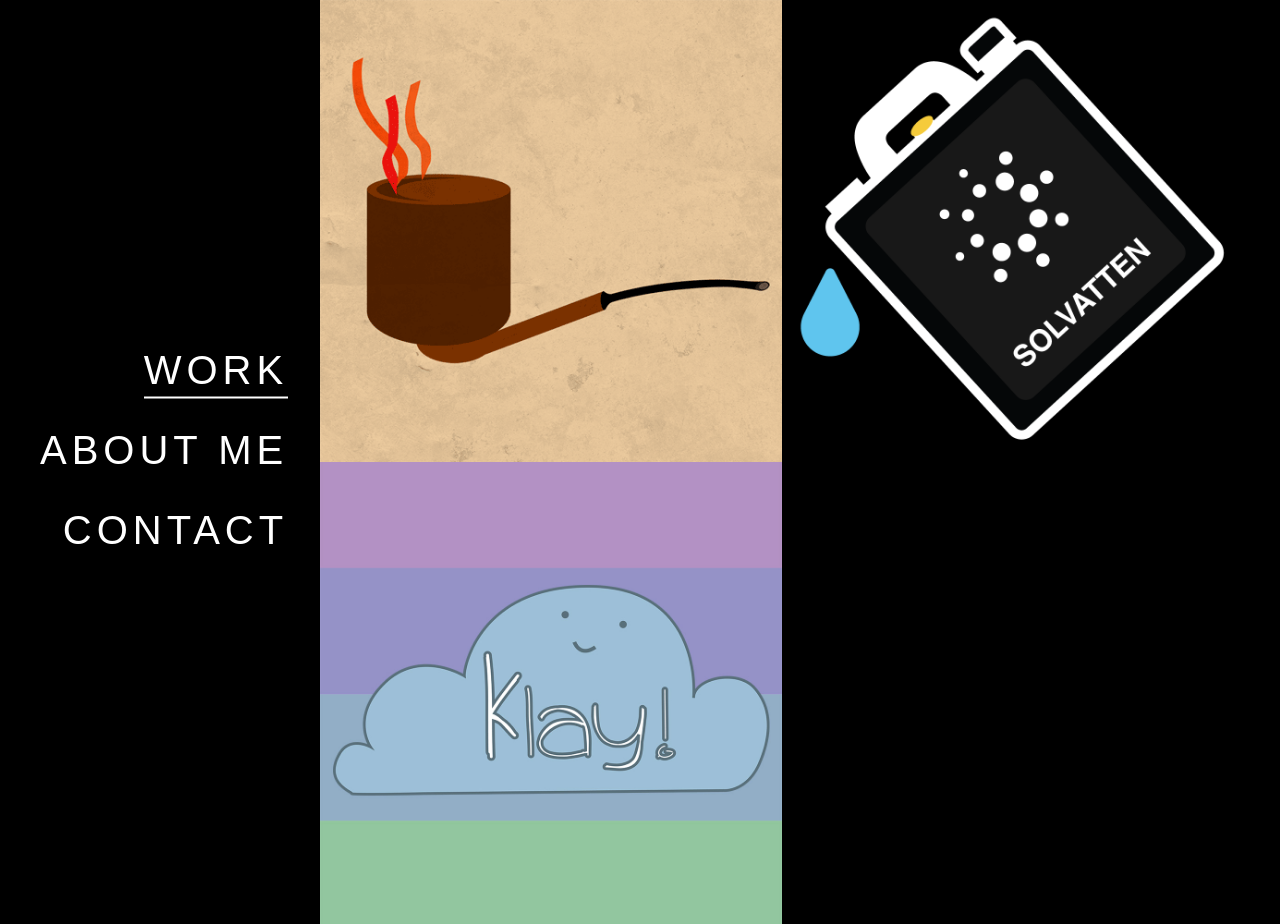
==== index.html @ e062b370 "Initial commit, hela portfoliot v1.0" ====
<!DOCTYPE html>
<html lang="en">
<head>
	<title>Sarah Freilich</title>
	<meta charset="utf-8">
	<meta name="author" content="Sarah Freilich">
	<meta name="description" content="Portfolio"/>
	<meta name="viewport" content="width=device-width, initial-scale=1.0, minimum-scale=1.0" />
	<link rel="stylesheet" type="text/css" href="css/style.css">
    <script type="text/javascript" src="js/jquery.js"></script>
    <script type="text/javascript" src="js/main.js"></script>

	<link href='https://fonts.googleapis.com/css?family=Muli:400,300,400italic,300italic|Candal|Rubik+Mono+One' rel='stylesheet' type='text/css'>
	<link rel="shortcut icon" href="../img/favicon.ico">

</head>
<body>


<!-- HEADER START -->
	<header>
		<div id="menu_icon"></div>
		<div id="innerHeader">
			<nav>
				<ul>
					<li><a href="index.html" class="selected">Work</a></li>
					<li><a href="about/index.html">About me</a></li>
					<li><a href="contact/index.html">Contact</a></li>
				</ul>
			</nav>
		</div>
	</header>
<!-- HEADER END -->


	<section class="wrapper">
		<section class="main clearfix">

		<div class="work">
			<a href="peripipe/index.html">
				<img src="img/front/pipeIcon.png" class="media" alt=""/>
				<div class="caption">
					<div class="work_title">
						<h1>The peripipe</h1>
					</div>
				</div>
			</a>
		</div>

<!-- SOLVATTEN START -->
		<div class="work">
			<a href="solvatten/index.html">
				<img src="img/front/solvatten.png" class="media" alt=""/>
				<div class="caption">
					<div class="work_title">
						<h1>SOLVATTEN</h1>
					</div>
				</div>
			</a>
		</div>
<!-- SOLVATTEN END -->

		<div class="work">
			<a href="klay/index.html">
				<img src="img/front/klayIcon.png" class="media" alt=""/>
				<div class="caption">
					<div class="work_title">
						<h1>Klay</h1>
					</div>
				</div>
			</a>
		</div>

		<div class="work">
			<a href="sealfie/index.html">
				<img src="img/front/sealfieIcon.png" class="media" alt=""/>
				<div class="caption">
					<div class="work_title">
						<h1>SEALFIE</h1>
					</div>
				</div>
			</a>
		</div>
<!--
		<div class="work">
			<a href="inner.html">
				<img src="img/ex.png" class="media" alt=""/>
				<div class="caption">
					<div class="work_title">
						<h1>culpa qui officia deserunt mollit</h1>
					</div>
				</div>
			</a>
		</div>

		<div class="work">
			<a href="inner.html">
				<img src="img/ex.png" class="media" alt=""/>
				<div class="caption">
					<div class="work_title">
						<h1>culpa qui officia deserunt mollit</h1>
					</div>
				</div>
			</a>
		</div> -->

</senction>
	</section><!-- end main -->
	
</body>
</html>
---- css/style.css ----
/*
    

    font-family: 'Muli', sans-serif;            for text
    font-family: 'Candal', sans-serif;          head
    font-family: 'Rubik Mono One', sans-serif;  only caps

font-family: "Reader Bold", Arial, 'Helvetica Neue', Helvetica, sans-serif;
    font-family: Questrial!important;
  


      font-family: "Raleway", "Helvetica Neue", "Helvetica", Helvetica, Arial, sans-serif;
    -webkit-font-smoothing: antialiased;
    font-weight: 400;
    text-transform: uppercase;
    
*/



/*  FONTS  */

/*  REGULAR  */
@font-face {
    font-family: 'raleway-regular';
    src: url('../fonts/raleway-regular.eot');
    src: url('../fonts/raleway-regular.eot?#iefix') format('embedded-opentype'),
         url('../fonts/raleway-regular.woff') format('woff'),
         url('../fonts/raleway-regular.ttf') format('truetype'),
         url('../fonts/raleway-regular.svg#ralewayregular') format('svg');
    font-weight: normal;
    font-style: normal;

}

/*  BOLD  */
@font-face {
    font-family: 'raleway-bold';
    src: url('../fonts/raleway-bold.eot');
    src: url('../fonts/raleway-bold.eot?#iefix') format('embedded-opentype'),
         url('../fonts/raleway-bold.woff') format('woff'),
         url('../fonts/raleway-bold.ttf') format('truetype'),
         url('../fonts/raleway-bold.svg#ralewaybold') format('svg');
    font-weight: normal;
    font-style: normal;

}

/*  SEMIBOLD  */
@font-face {
    font-family: 'raleway-semibold';
    src: url('../fonts/raleway-semibold.eot');
    src: url('../fonts/raleway-semibold.eot?#iefix') format('embedded-opentype'),
         url('../fonts/raleway-semibold.woff') format('woff'),
         url('../fonts/raleway-semibold.ttf') format('truetype'),
         url('../fonts/raleway-semibold.svg#ralewaysemibold') format('svg');
    font-weight: normal;
    font-style: normal;

}



/*  BODY */
body{
    background: #000000;
    max-width: 1920px;
    margin: auto;

  
}
.wrapper{
    width: 86,979167%;  /*92.72727272727273*/
    margin: 0 auto;
    background-color: #000000;
}

header ul.social li a,
.main .work a .caption,
header nav ul li a {
    transition: all .1s linear;
    -webkit-transition: all .1s linear;
    -moz-transition: all .1s linear;
    -o-transition: all .1s linear;
}

h1 { /* h2, h3, h4, h5 ,h6 */
    color: #000000;
    font-family: "raleway-regular", arial;
    letter-spacing: 3px;
    text-transform: uppercase;
}

h1              { font-size: 3em; margin: .67em 0 }
h2              { font-size: 2em; margin: .75em 0 }
h3              { font-size: 1.17em; margin: .83em 0 }
h5              { font-size: .83em; margin: 1.5em 0 }
h6              { font-size: .75em; margin: 1.67em 0 }
h1, h2, h3, h4,
h5, h6          { font-weight: bolder }

.clearfix:before,  
.clearfix:after {  
    content: " ";  
    display: table;  
}  
.clearfix:after {  
    clear: both;  
}  
 
.clearfix {  
    *zoom: 1;  
}





/*  NAVIGATION START  */
@media (min-width:1099px){
    
    header{
        display: block;
        position: fixed;
        top: 0;
        width: 250px;
        min-height: 100%;
        background: #000000; 
        z-index: 9999;
    }

    #innerHeader{
        text-align: right;

    /* VERTICAL ALIGN */
        position: fixed;
        top: 50%;
        transform: translateY(-50%);
        float: left;
    }

    header nav ul{
        display: block;
        overflow: hidden;
        list-style: none;
    }

    header nav ul li{
        display: block;
        margin-bottom: 35px;
        margin-top: 35px;
    }

    header nav ul li a{
        color: #ffffff;
        font-family: 'raleway', "Helvetica", sans-serif;
        font-size: 40px;
        text-transform: uppercase;
        text-decoration: none;
        letter-spacing: 5px;
        font-weight: 500;

    }

/* HOVER UNDERLINE */
    header nav ul li a:hover,
    header nav ul li a.selected{
        border-bottom-width: 2px;
        border-bottom-style: solid;
        padding-bottom: 5px;
    }

/* NAVIGATION END */

#menu_icon,
.close_menu{
    display: none;
    }

}

#menu_icon,
.close_menu{
    float: center;
    margin-right: 40px;
    width: 40px;
    height: 40px;
    cursor: pointer;
    background: url('../img/men_icons.png') no-repeat;
}

#menu_icon{    
    background-position: 0 0;
}
.close_menu{
    background-position: -41px 0!important;
}






/*  START MAIN  */
.main{
    width: 100%;
    height: 100%;
    padding-left: 320px;
    -moz-box-sizing: border-box;
    -webkit-box-sizing: border-box;
    box-sizing: border-box;
    position: relative;
    z-index: 55;
    background: #000000;
    clear: both;
}
/* END MAIN */






/*  START MAIN PAGE PORTFOLIO  */
.title {
    margin-top: 50px;
    margin-bottom: 50px;

    /*border-bottom: 1px solid #ffffff;
    padding-bottom: 5px; fixa sen kaske?? */
}

.main .work{
    display: block;
    width: 48.133333%;
    height: auto;
    float: left;
    position: relative;
    overflow: hidden;
}

.main .work .media{
    width: 100%;
    vertical-align: middle;
}

.main .work .caption{
    position: absolute;
    display: block;
    width: 100%;
    height: 100%;
    top: 0; 
    left: 0;
    background: #000000;
    opacity: 0;
}


.main .work a:hover .caption{
    opacity: 1;
}


.work .caption .work_title{
    display: block;
    width: 100%;
    position: absolute;
    text-align: center;
    top: 50%;
    margin-top: -40px;
}

.main .work .caption h1{
    position: relative;
    display: inline-block;
    max-width: 90%;
    padding: 20px 0;
    z-index: 77;
    color: #ffffff;
    font-family: 'raleway', "Helvetica", sans-serif;
    font-size: 25px;
    letter-spacing: 2px;
    border-bottom: 1px solid #ffffff;
    padding-bottom: 5px;

}
/* END MAIN PAGE PORTFOLIO */


/* --------------------------------------------------- */
/* START CONTENT */

h1 {
    color: #ffffff;
    font-family: 'raleway', "Helvetica", sans-serif;
    font-size: 100px;
    margin: 100px 0 10px 0;
    letter-spacing: 10px;
}

img {
    width: 100%;
}

#contentImg {
    padding-bottom: 50px;
}

.content{
    font-family: 'raleway', "Helvetica", sans-serif;
    width: 100%;
    background: #000000;
    padding-right: 40px;

    -webkit-box-sizing: border-box;
    -moz-box-sizing: border-box;
    -ms-box-sizing: border-box;
    box-sizing: border-box;
}

.content h1,
.content h2,
.content h3,
.content h4,
.content h5,
.content h6{
    color: #ffffff;
    font-family: 'raleway-semi', "Helvetica", sans-serif;
}

.contentImg {
    padding: 25px 0 25px 0;
}

.content p{
    color: #ffffff;
    font-family: 'raleway', "Helvetica", sans-serif;
    font-size: 17px;
    line-height: 24px;
    margin-bottom: 0px;
    letter-spacing: 1px;
}

.text {
    margin: 50px 150px 50px 150px;
}

.text2 {
    margin: -50px 150px 50px 150px;
}

.content h2 {
    line-height: 32px;
}

.text h4 {
    margin-bottom: -15px;

}


/* END CONTENT */
/* --------------------------------------------------- */




/* --------------------------------------------------- */
/* PORTFOLIO START */


/* --------------------------------------------------- */
/* SOLVATTEN START */
#solvatten-phone{
    position: relative;
      
}

#solvatten-phone > div {
    position: absolute;
    left: 0;
    bottom:0;
    right:0;
    top: 19.606088%;
}

#solvatten-phone iframe {
    display: block;
    margin: auto;
    width: 24.017857142857%;
    height: 75.402685%;
}

/*#picframe {
    border:1px solid #ffffff;
}
/* SOLVATTEN END */
/* --------------------------------------------------- */

/* END PORTFOLIO */
/* --------------------------------------------------- */





/* --------------------------------------------------- */
/* CONTACT START */
#contact {
    background-color: #000000;
    white-space: nowrap;
    position: fixed;
    top: 50%;
    left: 65%;
    transform: translateY(-50%) translateX(-50%);
}



#contact h1 {
    color: #ffffff;
    font-size: 80px;
    margin: 0 0 50px 0;
    text-align: left;
    font-family: 'raleway-bold', "Helvetica", sans-serif;
    letter-spacing: 10px;
    line-height: 80px;

}

#contact h2 {
    color: #ffffff;
    text-align: left;
    font-size: 42.6px;
    font-family: 'raleway-semibold', "Helvetica", sans-serif;
    letter-spacing: 5px;
    margin-bottom: 50px;
    line-height: 42.6px;
}

#contact h3 {
    color: #ffffff;
    text-align: left;
    font-size: 70px;
    font-family: 'raleway-semibold', "Helvetica", sans-serif;
    letter-spacing: 5px;
    margin-bottom: 50px;
    line-height: 42.6px;
}

#contact ul {
    margin: 0 0 0 0;
    padding: 0 0 0 0;
}

#contact ul li {
        display: inline;
        margin: 0 50px 0 0;

}

#contact a:hover {
    border-bottom-width: 2px;
    border-bottom-style: solid;
    padding-bottom: 5px;
    color: #ffffff;
}

#contact a {
    color: #ffffff;
    text-decoration: none;
}

#contact ul li a img{
        width: 89.9px;
}

/* CONTACT END */

/* ABOUT START */

#aboutdiv {
    margin-bottom: 60px;
}

.Abouttext {
    margin: 10px 150px 10px 150px;
}

.Abouttext a {
    color: #ffffff;
    text-decoration: none;
}

.Abouttext a:hover {
    border-bottom-width: 2px;
    border-bottom-style: solid;
    padding-bottom: 5px;
    color: #ffffff;
}

/* ABOUT END */

/*  Tooltip  */
.tooltip{
    display: block;
    padding: 7px 10px;
    background: #454545;
    color: #fff;
    font-family: "raleway-regular", arial;
    font-size: 12px;
    position: absolute;
    white-space: nowrap;
    z-index: 999;
    opacity: 0;
    text-align: center;
    letter-spacing: .5px;

}

.tooltip:after{
    content: '';
    width: 0px;
    height: 0px;
    border-style: solid;
    border-width: 3px 3px 0 3px;
    border-color: #454545 transparent transparent transparent;
    display: block;
    text-align: center;
    position: absolute;
    bottom: -3px;
    left: 50%;
    margin-left: -3px;
}







/*  RESPONSIVE CODE START  */
@media (max-width:1099px){

    header{
        display: block;
        width: 100%;
        min-height: 100px;
        padding: 0;
        position: relative;
    }

    header #menu_icon,
    header .close_menu{
        float: right;
        margin: 30px 30px 0 0;
    }
    
    header nav{
        width: 100%;
        position: absolute;
        top: 55px;
        left: 0;
        z-index: 9999;
    }

    header nav ul{
        list-style: none;
        display: none;
        position: relative;
    }
    header nav ul li a{
        display: block;
        width: 100%;
        padding: 30px 0;
        text-align: center;
        color: #ffffff;
        font-family: "raleway-regular", arial;
        font-size: 14px;
        text-decoration: none;
        border-bottom: 1px solid #f7f5f5;
        background: #000000;
        text-transform: uppercase;
    }
    /*header nav ul li a:active{
        background: #f7f5f5;
    }*/
    #menu_icon,
    .close_menu,
    .show_menu{
        display: block;
        padding-left: 0px;
    }
    .show_menu{
        display: block;
    }

    .main .work{
        width: 50%;
    }
    .main{
        width: 100%;
        position: relative;
        padding-left: 0;
    }
    #map{
        margin: 0!important;
    }

    /* CONTACT */
    #contact {
    left: 50%;
    }

    #contact h1 {
        font-size: 35px;
        line-height: 35px;
    }

    #contact h2 {
        font-size: 17.6px;
        line-height: 17.6px;
    }

    #contact h3 {
        font-size: 31.6px;
        line-height: 31.6px;
    }

    #contact ul li {
        display: inline;
        margin: 0 20px 0 0;
    }

    #contact ul li a img{
        width: 49.9px;
    }

    .content {
    padding-right: 0px;        
    }

    .text {
    margin: 10px 30px 10px 30px;
    }

    .text2 {
    margin: 10px 30px 10px 30px;
}

    .Abouttext {
    margin: 10px 30px 10px 30px;
    }



}

@media (max-width:550px){
     .main .work{
        width: 100%;
    }

    h1 {
    color: #ffffff;
    font-size: 40px;
    margin: 0 0 50px 0;
    text-align: left;
    font-family: 'raleway-bold', "Helvetica", sans-serif;
    letter-spacing: 4px;
    line-height: 80px;
    }

    h2 {
    font-size: 25px;
    line-height: 25px;
    margin: 10px;
    }

    .title {
    margin-top: 0px;
    margin-bottom: 10px;
}

    .text {
    margin: 10px 10px 10px 10px;      
    }

    .Abouttext {
    margin: 10px 10px 10px 10px;
    }

    #contentImg {
        padding-bottom: 10px;
    }

}
/* RESPONSIVE CODE END */

/* RESPONSIE VIDEO START */
.responsive-video {
    position: relative;
    padding-bottom: 56.25%;
    padding-top: 60px; overflow: hidden;
}

.responsive-video iframe,
.responsive-video object,
.responsive-video embed {
position: absolute;
top: 0;
left: 0;
width: 100%;
height: 100%;
}
/* RESPONSIVE VIDEO END */
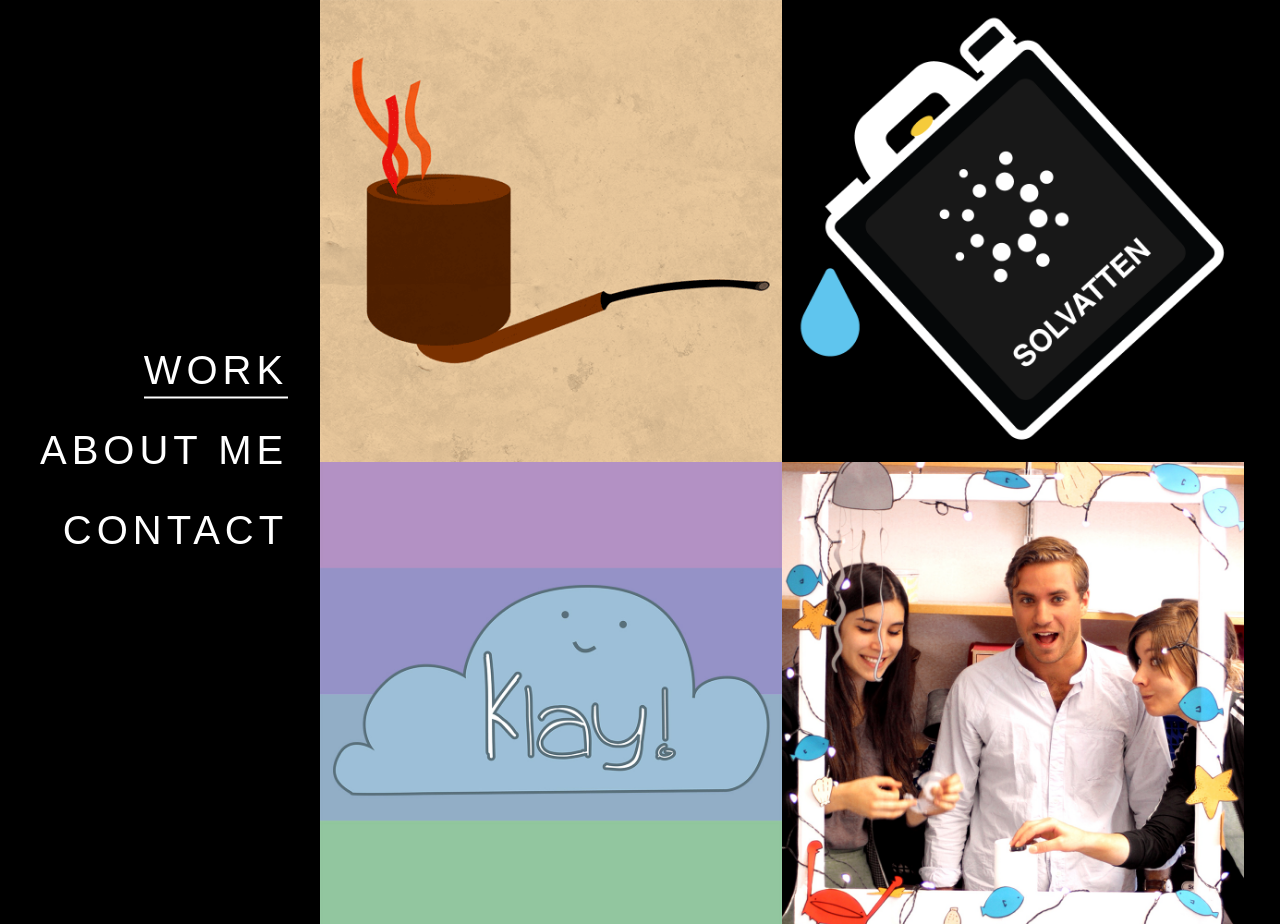
==== commit e2d6b7b4: "Removed index.html from link urls" ====
--- a/index.html
+++ b/index.html
@@ -24,8 +24,8 @@
 			<nav>
 				<ul>
 					<li><a href="index.html" class="selected">Work</a></li>
-					<li><a href="about/index.html">About me</a></li>
-					<li><a href="contact/index.html">Contact</a></li>
+					<li><a href="about/">About me</a></li>
+					<li><a href="contact/">Contact</a></li>
 				</ul>
 			</nav>
 		</div>
@@ -37,7 +37,7 @@
 		<section class="main clearfix">
 
 		<div class="work">
-			<a href="peripipe/index.html">
+			<a href="peripipe/">
 				<img src="img/front/pipeIcon.png" class="media" alt=""/>
 				<div class="caption">
 					<div class="work_title">
@@ -49,7 +49,7 @@
 
 <!-- SOLVATTEN START -->
 		<div class="work">
-			<a href="solvatten/index.html">
+			<a href="solvatten/">
 				<img src="img/front/solvatten.png" class="media" alt=""/>
 				<div class="caption">
 					<div class="work_title">
@@ -61,7 +61,7 @@
 <!-- SOLVATTEN END -->
 
 		<div class="work">
-			<a href="klay/index.html">
+			<a href="klay/">
 				<img src="img/front/klayIcon.png" class="media" alt=""/>
 				<div class="caption">
 					<div class="work_title">
@@ -72,7 +72,7 @@
 		</div>
 
 		<div class="work">
-			<a href="sealfie/index.html">
+			<a href="sealfie/">
 				<img src="img/front/sealfieIcon.png" class="media" alt=""/>
 				<div class="caption">
 					<div class="work_title">
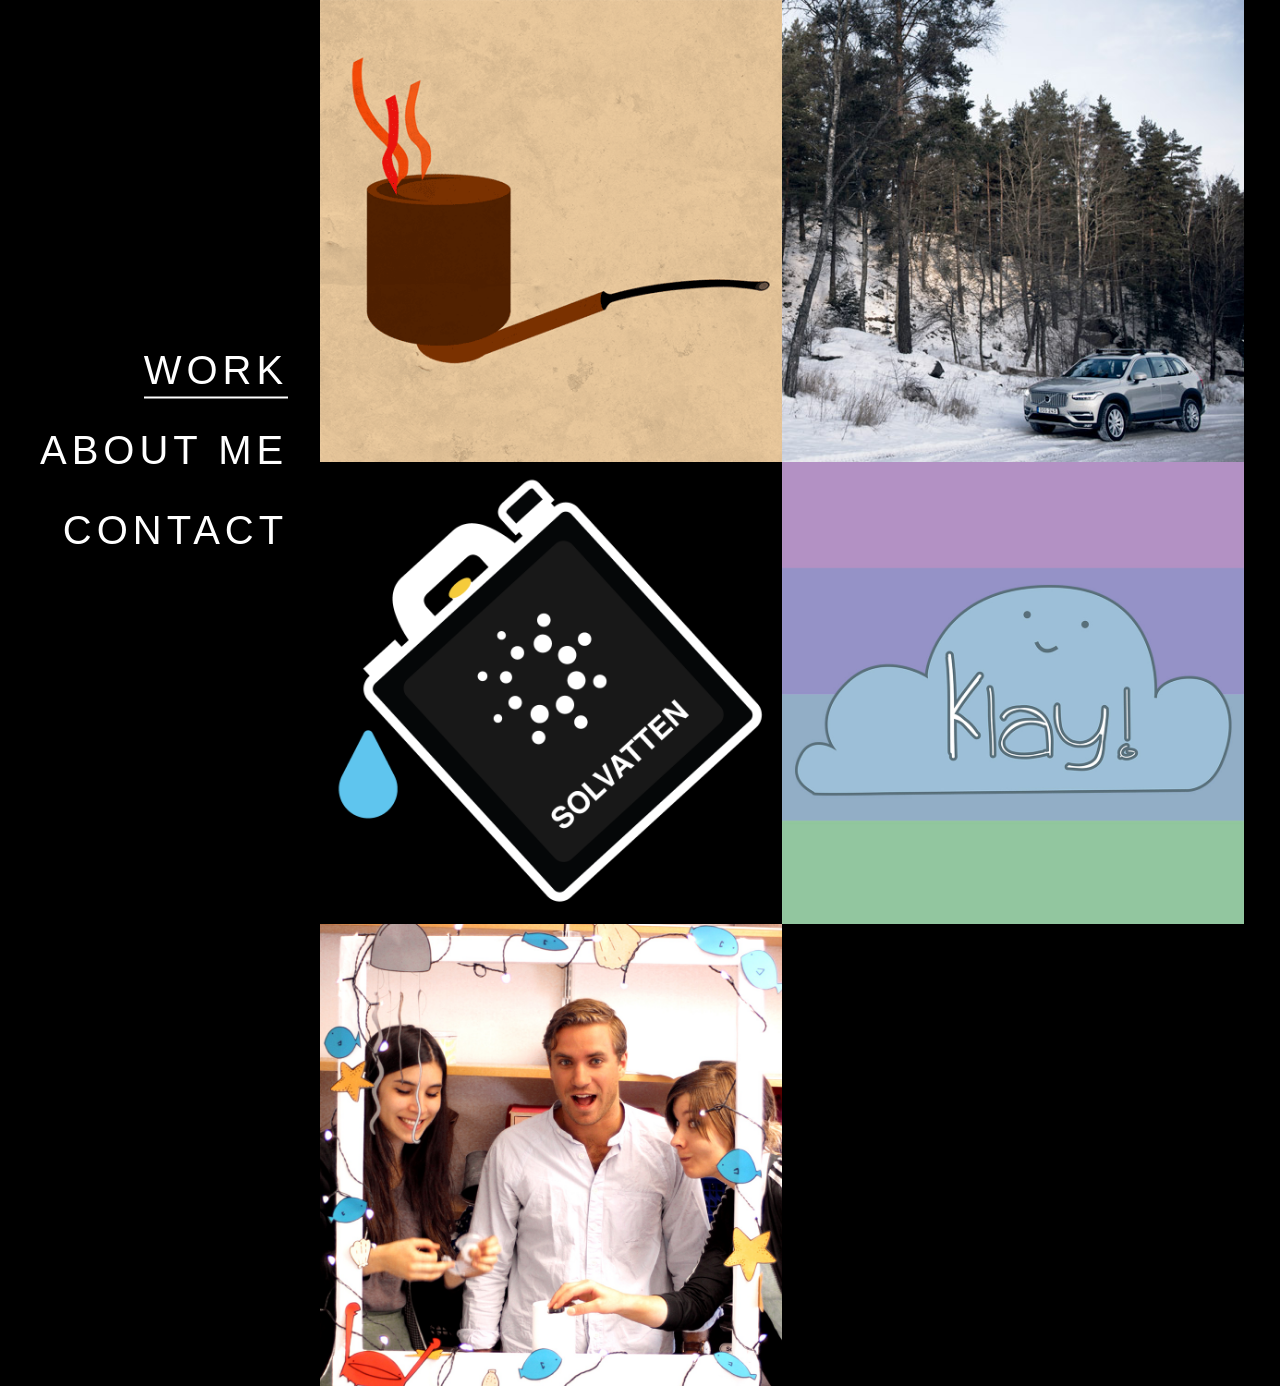
==== commit f7cac945: "added volvo" ====
--- a/index.html
+++ b/index.html
@@ -46,6 +46,20 @@
 				</div>
 			</a>
 		</div>
+
+
+<!-- VOLVO START -->
+		<div class="work">
+			<a href="volvo/">
+				<img src="img/front/volvoIcon.jpg" class="media" alt=""/>
+				<div class="caption">
+					<div class="work_title">
+						<h1>Air by Sweden</h1>
+					</div>
+				</div>
+			</a>
+		</div>
+<!-- VOLVO END -->
 
 <!-- SOLVATTEN START -->
 		<div class="work">
--- a/css/style.css
+++ b/css/style.css
@@ -62,6 +62,11 @@
 
 
 
+::selection{
+    background-color: white;
+    color: black;
+}
+
 /*  BODY */
 body{
     background: #000000;
@@ -74,6 +79,10 @@
     width: 86,979167%;  /*92.72727272727273*/
     margin: 0 auto;
     background-color: #000000;
+}
+
+.video {
+    width: 100%;
 }
 
 header ul.social li a,
@@ -159,7 +168,7 @@
         text-transform: uppercase;
         text-decoration: none;
         letter-spacing: 5px;
-        font-weight: 500;
+        font-weight: 100;
 
     }
 
@@ -297,6 +306,7 @@
     font-size: 100px;
     margin: 100px 0 10px 0;
     letter-spacing: 10px;
+    font-weight: 100;
 }
 
 img {
@@ -356,6 +366,8 @@
 
 .text h4 {
     margin-bottom: -15px;
+    font-family: 'raleway', "Helvetica", sans-serif;
+    font-size: 18px;
 
 }
 
@@ -534,6 +546,13 @@
     margin-left: -3px;
 }
 
+#solvatten-phone2 {
+    display: none;
+}
+
+    .solvattentext2 {
+        display: none;
+    }   
 
 
 
@@ -554,7 +573,7 @@
     header #menu_icon,
     header .close_menu{
         float: right;
-        margin: 30px 30px 0 0;
+        margin: 10px 10px 0 0;
     }
     
     header nav{
@@ -645,14 +664,25 @@
     margin: 10px 30px 10px 30px;
     }
 
-    .text2 {
-    margin: 10px 30px 10px 30px;
-}
-
     .Abouttext {
     margin: 10px 30px 10px 30px;
     }
 
+    #solvatten-phone {
+        display: none;
+    }
+
+    #solvatten-phone2 {
+        display: block;
+    }
+
+    .solvattentext1 {
+    display: none;
+    }
+
+    .solvattentext2 {
+    display: block;
+    }
 
 
 }
@@ -664,23 +694,24 @@
 
     h1 {
     color: #ffffff;
-    font-size: 40px;
+    font-size: 35px;
     margin: 0 0 50px 0;
     text-align: left;
     font-family: 'raleway-bold', "Helvetica", sans-serif;
     letter-spacing: 4px;
-    line-height: 80px;
+    line-height: 40px;
     }
 
     h2 {
     font-size: 25px;
     line-height: 25px;
-    margin: 10px;
+    margin-left: 10px;
     }
 
     .title {
-    margin-top: 0px;
+    margin-top: -30px;
     margin-bottom: 10px;
+    margin-left: 10px;
 }
 
     .text {
@@ -694,6 +725,72 @@
     #contentImg {
         padding-bottom: 10px;
     }
+
+    #contact {
+        position: relative;
+        top: 0;
+        left: 0%;
+        transform: none;
+        right: 0;
+        margin: 50px 10px 0 0;
+        }
+
+    #contact h1 {
+        font-size: 22px;
+        line-height: 0px;
+        letter-spacing: 8px;
+        text-align: right;
+        margin: 0 -10px 50px 0;
+    }
+
+    #contact h2 {
+        font-size: 14px;
+        line-height: 0;
+        margin: 0 -2px 30px 0;
+        text-align: right;
+        letter-spacing: 2px;
+    }
+
+    #contact h3 {
+        font-size: 17px;
+        line-height: 0;
+        text-align: right;
+        margin: 0 -5px 30px 0;
+    }
+
+    #contact ul {
+        display: inline;
+        margin: 0;
+        float: right;
+
+    }
+
+    #contact ul li {
+        display: inline;
+        margin: 0 0 0 10px;
+
+    }
+
+    #contact ul li a img{
+        width: 35px;
+    }
+
+    #solvatten-phone {
+        display: none;
+    }
+
+    #solvatten-phone2 {
+        display: block;
+    }
+
+    .solvattentext1 {
+    display: none;
+    }
+
+    .solvattentext2 {
+    display: block;
+    }
+
 
 }
 /* RESPONSIVE CODE END */
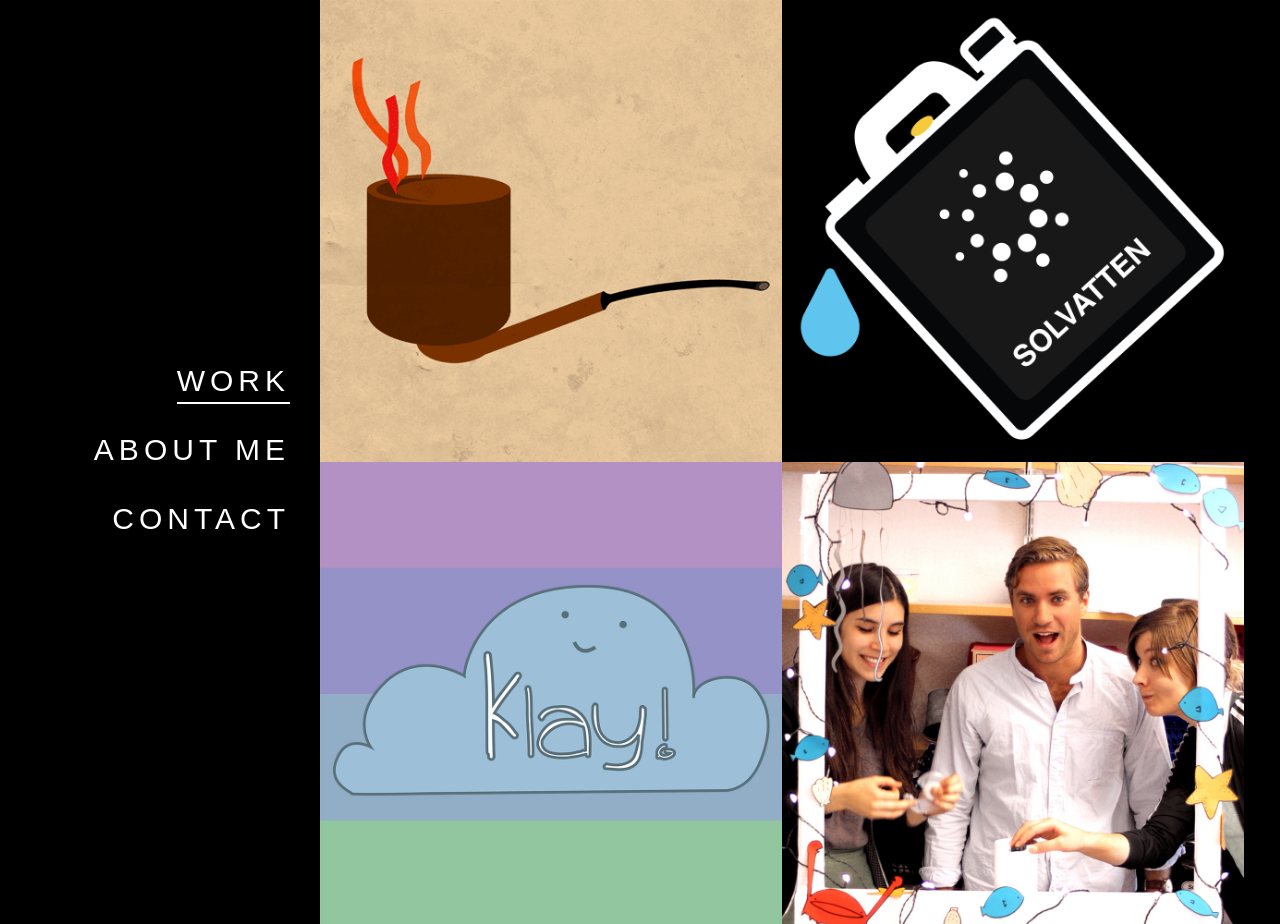
==== commit 7765699e: "changed the nav a little" ====
--- a/index.html
+++ b/index.html
@@ -24,8 +24,8 @@
 			<nav>
 				<ul>
 					<li><a href="index.html" class="selected">Work</a></li>
-					<li><a href="about/">About me</a></li>
-					<li><a href="contact/">Contact</a></li>
+					<li><a href="about/index.html">About me</a></li>
+					<li><a href="contact/index.html">Contact</a></li>
 				</ul>
 			</nav>
 		</div>
@@ -37,7 +37,7 @@
 		<section class="main clearfix">
 
 		<div class="work">
-			<a href="peripipe/">
+			<a href="peripipe/index.html">
 				<img src="img/front/pipeIcon.png" class="media" alt=""/>
 				<div class="caption">
 					<div class="work_title">
@@ -47,23 +47,9 @@
 			</a>
 		</div>
 
-
-<!-- VOLVO START -->
-		<div class="work">
-			<a href="volvo/">
-				<img src="img/front/volvoIcon.jpg" class="media" alt=""/>
-				<div class="caption">
-					<div class="work_title">
-						<h1>Air by Sweden</h1>
-					</div>
-				</div>
-			</a>
-		</div>
-<!-- VOLVO END -->
-
 <!-- SOLVATTEN START -->
 		<div class="work">
-			<a href="solvatten/">
+			<a href="solvatten/index.html">
 				<img src="img/front/solvatten.png" class="media" alt=""/>
 				<div class="caption">
 					<div class="work_title">
@@ -75,7 +61,7 @@
 <!-- SOLVATTEN END -->
 
 		<div class="work">
-			<a href="klay/">
+			<a href="klay/index.html">
 				<img src="img/front/klayIcon.png" class="media" alt=""/>
 				<div class="caption">
 					<div class="work_title">
@@ -86,7 +72,7 @@
 		</div>
 
 		<div class="work">
-			<a href="sealfie/">
+			<a href="sealfie/index.html">
 				<img src="img/front/sealfieIcon.png" class="media" alt=""/>
 				<div class="caption">
 					<div class="work_title">
--- a/css/style.css
+++ b/css/style.css
@@ -62,11 +62,6 @@
 
 
 
-::selection{
-    background-color: white;
-    color: black;
-}
-
 /*  BODY */
 body{
     background: #000000;
@@ -79,10 +74,6 @@
     width: 86,979167%;  /*92.72727272727273*/
     margin: 0 auto;
     background-color: #000000;
-}
-
-.video {
-    width: 100%;
 }
 
 header ul.social li a,
@@ -153,6 +144,7 @@
         display: block;
         overflow: hidden;
         list-style: none;
+        width: 250px;
     }
 
     header nav ul li{
@@ -164,11 +156,11 @@
     header nav ul li a{
         color: #ffffff;
         font-family: 'raleway', "Helvetica", sans-serif;
-        font-size: 40px;
+        font-size: 30px;
         text-transform: uppercase;
         text-decoration: none;
         letter-spacing: 5px;
-        font-weight: 100;
+        font-weight: 500;
 
     }
 
@@ -306,7 +298,6 @@
     font-size: 100px;
     margin: 100px 0 10px 0;
     letter-spacing: 10px;
-    font-weight: 100;
 }
 
 img {
@@ -366,8 +357,6 @@
 
 .text h4 {
     margin-bottom: -15px;
-    font-family: 'raleway', "Helvetica", sans-serif;
-    font-size: 18px;
 
 }
 
@@ -546,13 +535,6 @@
     margin-left: -3px;
 }
 
-#solvatten-phone2 {
-    display: none;
-}
-
-    .solvattentext2 {
-        display: none;
-    }   
 
 
 
@@ -573,7 +555,7 @@
     header #menu_icon,
     header .close_menu{
         float: right;
-        margin: 10px 10px 0 0;
+        margin: 30px 30px 0 0;
     }
     
     header nav{
@@ -664,25 +646,14 @@
     margin: 10px 30px 10px 30px;
     }
 
+    .text2 {
+    margin: 10px 30px 10px 30px;
+}
+
     .Abouttext {
     margin: 10px 30px 10px 30px;
     }
 
-    #solvatten-phone {
-        display: none;
-    }
-
-    #solvatten-phone2 {
-        display: block;
-    }
-
-    .solvattentext1 {
-    display: none;
-    }
-
-    .solvattentext2 {
-    display: block;
-    }
 
 
 }
@@ -694,24 +665,23 @@
 
     h1 {
     color: #ffffff;
-    font-size: 35px;
+    font-size: 40px;
     margin: 0 0 50px 0;
     text-align: left;
     font-family: 'raleway-bold', "Helvetica", sans-serif;
     letter-spacing: 4px;
-    line-height: 40px;
+    line-height: 80px;
     }
 
     h2 {
     font-size: 25px;
     line-height: 25px;
-    margin-left: 10px;
+    margin: 10px;
     }
 
     .title {
-    margin-top: -30px;
+    margin-top: 0px;
     margin-bottom: 10px;
-    margin-left: 10px;
 }
 
     .text {
@@ -725,72 +695,6 @@
     #contentImg {
         padding-bottom: 10px;
     }
-
-    #contact {
-        position: relative;
-        top: 0;
-        left: 0%;
-        transform: none;
-        right: 0;
-        margin: 50px 10px 0 0;
-        }
-
-    #contact h1 {
-        font-size: 22px;
-        line-height: 0px;
-        letter-spacing: 8px;
-        text-align: right;
-        margin: 0 -10px 50px 0;
-    }
-
-    #contact h2 {
-        font-size: 14px;
-        line-height: 0;
-        margin: 0 -2px 30px 0;
-        text-align: right;
-        letter-spacing: 2px;
-    }
-
-    #contact h3 {
-        font-size: 17px;
-        line-height: 0;
-        text-align: right;
-        margin: 0 -5px 30px 0;
-    }
-
-    #contact ul {
-        display: inline;
-        margin: 0;
-        float: right;
-
-    }
-
-    #contact ul li {
-        display: inline;
-        margin: 0 0 0 10px;
-
-    }
-
-    #contact ul li a img{
-        width: 35px;
-    }
-
-    #solvatten-phone {
-        display: none;
-    }
-
-    #solvatten-phone2 {
-        display: block;
-    }
-
-    .solvattentext1 {
-    display: none;
-    }
-
-    .solvattentext2 {
-    display: block;
-    }
-
 
 }
 /* RESPONSIVE CODE END */
